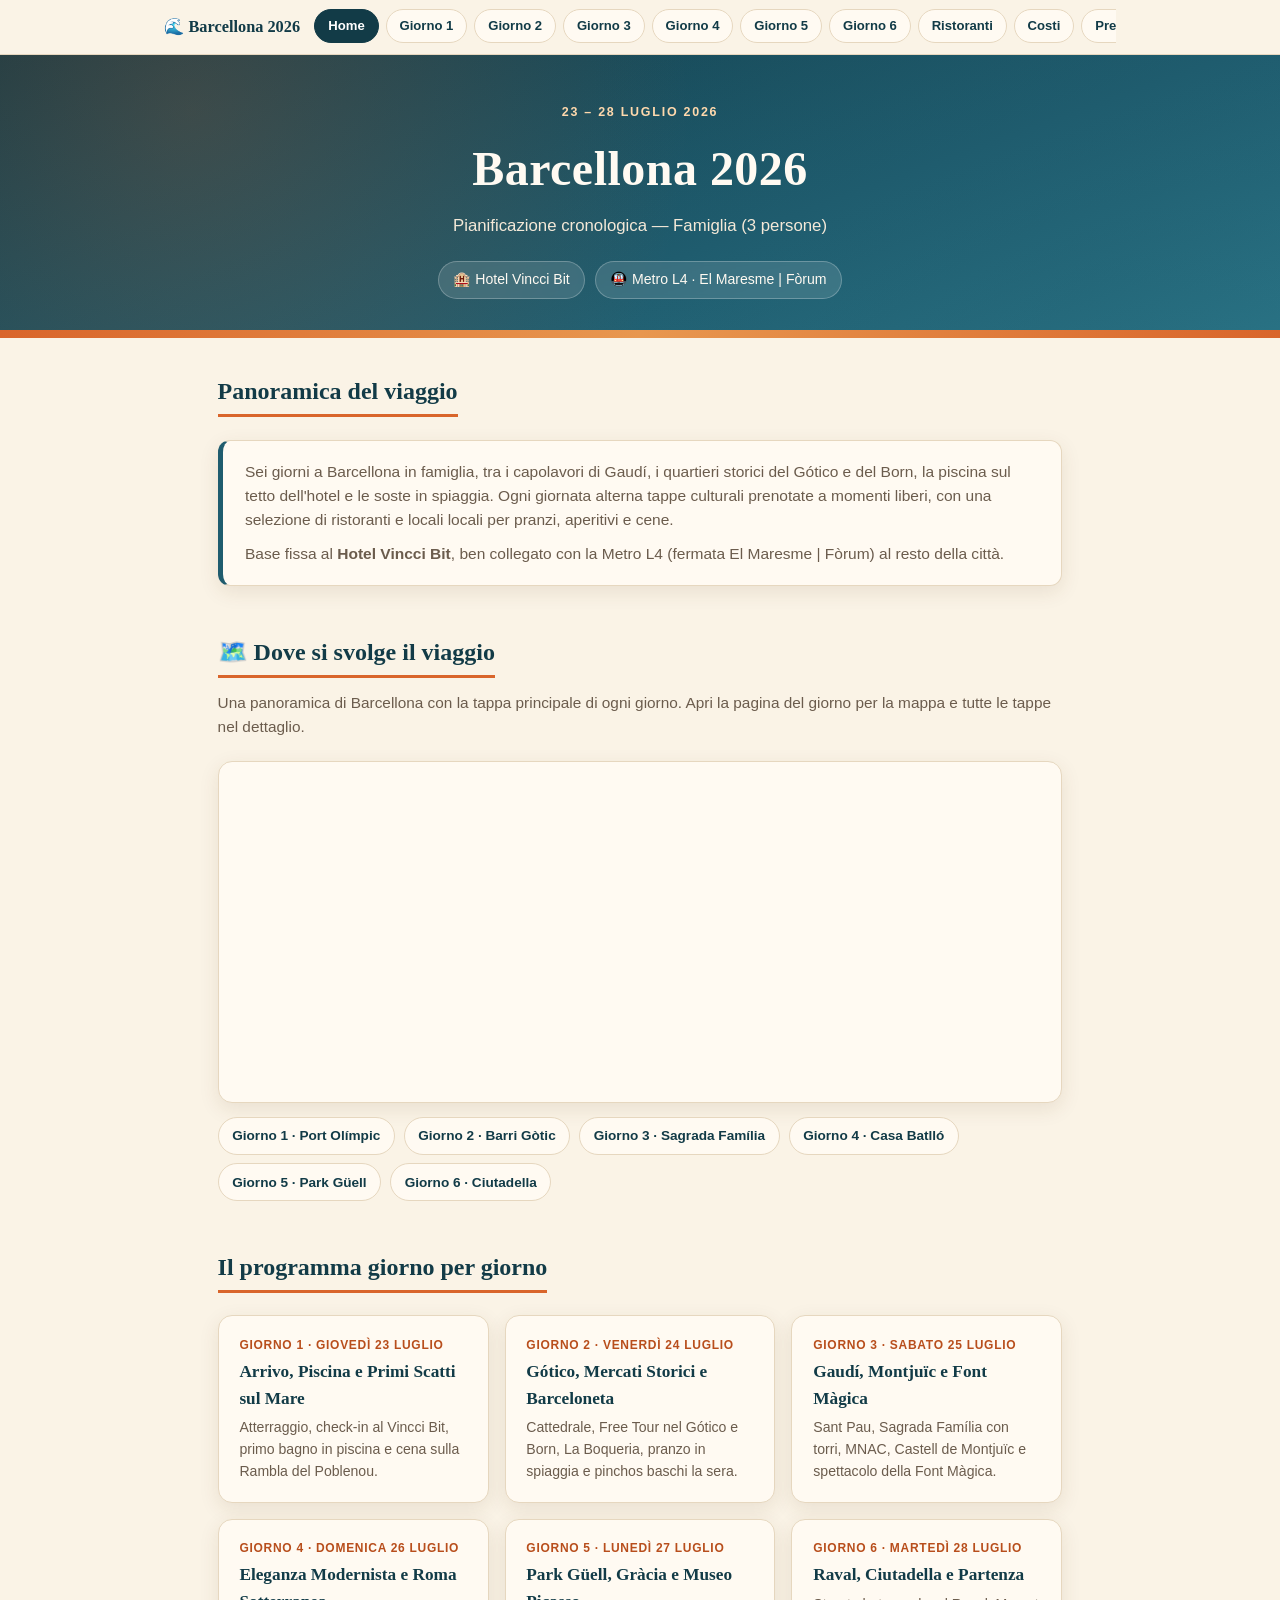
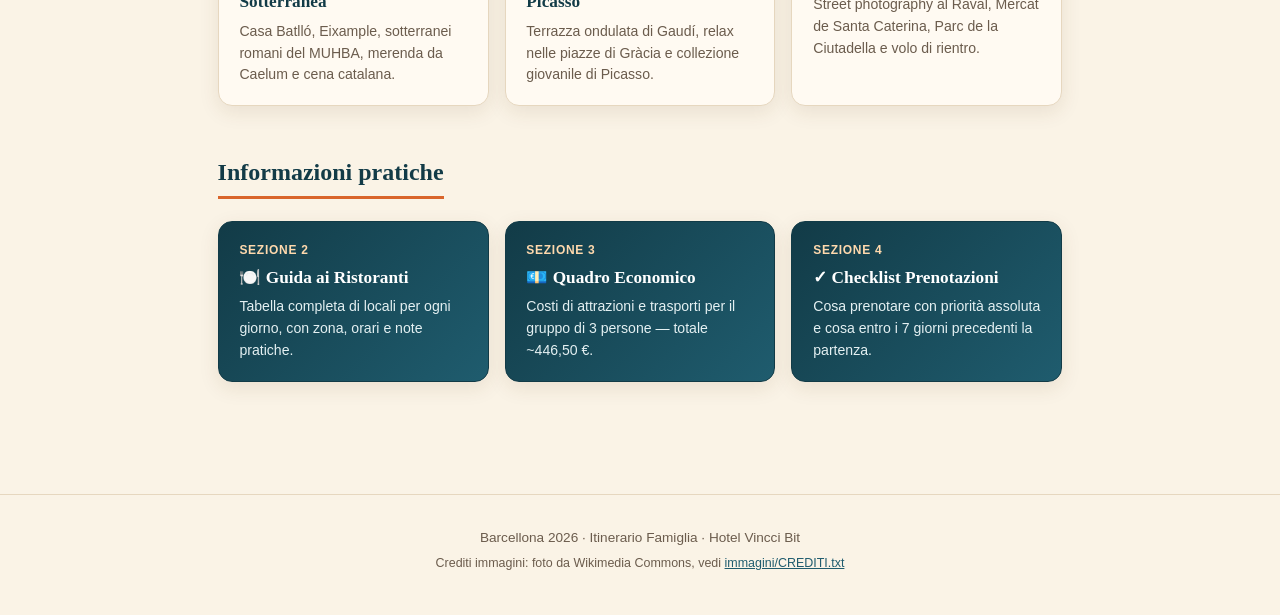
==== index.html @ 7be35f88 "Add files via upload primocaricamento" ====
<!DOCTYPE html>
<html lang="it">
<head>
<meta charset="UTF-8">
<meta name="viewport" content="width=device-width, initial-scale=1.0">
<title>Barcellona 2026 — Itinerario di Viaggio</title>
<link rel="stylesheet" href="style.css">
</head>
<body>

<nav class="topnav" aria-label="Navigazione principale">
  <div class="topnav-inner">
    <a href="index.html" class="brand">🌊 Barcellona 2026</a>
    <input type="checkbox" id="nav-toggle" class="nav-toggle">
    <label for="nav-toggle" class="nav-burger" aria-label="Apri menu">☰</label>
    <div class="topnav-links">
      <a href="index.html" class="active">Home</a>
      <a href="giorno-1.html">Giorno 1</a>
      <a href="giorno-2.html">Giorno 2</a>
      <a href="giorno-3.html">Giorno 3</a>
      <a href="giorno-4.html">Giorno 4</a>
      <a href="giorno-5.html">Giorno 5</a>
      <a href="giorno-6.html">Giorno 6</a>
      <a href="ristoranti.html">Ristoranti</a>
      <a href="costi.html">Costi</a>
      <a href="prenotazioni.html">Prenotazioni</a>
    </div>
  </div>
</nav>

<header class="hero">
  <div class="hero-content">
    <p class="eyebrow">23 – 28 Luglio 2026</p>
    <h1>Barcellona 2026</h1>
    <p class="subtitle">Pianificazione cronologica — Famiglia (3 persone)</p>
    <div class="hero-meta">
      <span>🏨 Hotel Vincci Bit</span>
      <span>🚇 Metro L4 · El Maresme | Fòrum</span>
    </div>
  </div>
</header>

<main>

  <section aria-labelledby="panoramica-title">
    <h2 id="panoramica-title" class="section-title">Panoramica del viaggio</h2>
    <div class="intro-box">
      <p>Sei giorni a Barcellona in famiglia, tra i capolavori di Gaudí, i quartieri storici del Gótico e del Born, la piscina sul tetto dell'hotel e le soste in spiaggia. Ogni giornata alterna tappe culturali prenotate a momenti liberi, con una selezione di ristoranti e locali locali per pranzi, aperitivi e cene.</p>
      <p>Base fissa al <strong>Hotel Vincci Bit</strong>, ben collegato con la Metro L4 (fermata El Maresme | Fòrum) al resto della città.</p>
    </div>
  </section>

  <section aria-labelledby="mappa-title">
    <h2 id="mappa-title" class="section-title">🗺️ Dove si svolge il viaggio</h2>
    <p class="section-intro">Una panoramica di Barcellona con la tappa principale di ogni giorno. Apri la pagina del giorno per la mappa e tutte le tappe nel dettaglio.</p>
    <div class="map-embed">
      <iframe src="https://www.google.com/maps?q=Barcellona&z=12&output=embed" title="Mappa di Barcellona" loading="lazy" referrerpolicy="no-referrer-when-downgrade"></iframe>
    </div>
    <div class="map-pins">
      <a href="giorno-1.html">Giorno 1 · Port Olímpic</a>
      <a href="giorno-2.html">Giorno 2 · Barri Gòtic</a>
      <a href="giorno-3.html">Giorno 3 · Sagrada Família</a>
      <a href="giorno-4.html">Giorno 4 · Casa Batlló</a>
      <a href="giorno-5.html">Giorno 5 · Park Güell</a>
      <a href="giorno-6.html">Giorno 6 · Ciutadella</a>
    </div>
  </section>

  <section aria-labelledby="giorni-title">
    <h2 id="giorni-title" class="section-title">Il programma giorno per giorno</h2>
    <div class="card-grid">
      <a class="nav-card" href="giorno-1.html">
        <div class="card-eyebrow">Giorno 1 · Giovedì 23 Luglio</div>
        <h3>Arrivo, Piscina e Primi Scatti sul Mare</h3>
        <p>Atterraggio, check-in al Vincci Bit, primo bagno in piscina e cena sulla Rambla del Poblenou.</p>
      </a>
      <a class="nav-card" href="giorno-2.html">
        <div class="card-eyebrow">Giorno 2 · Venerdì 24 Luglio</div>
        <h3>Gótico, Mercati Storici e Barceloneta</h3>
        <p>Cattedrale, Free Tour nel Gótico e Born, La Boqueria, pranzo in spiaggia e pinchos baschi la sera.</p>
      </a>
      <a class="nav-card" href="giorno-3.html">
        <div class="card-eyebrow">Giorno 3 · Sabato 25 Luglio</div>
        <h3>Gaudí, Montjuïc e Font Màgica</h3>
        <p>Sant Pau, Sagrada Família con torri, MNAC, Castell de Montjuïc e spettacolo della Font Màgica.</p>
      </a>
      <a class="nav-card" href="giorno-4.html">
        <div class="card-eyebrow">Giorno 4 · Domenica 26 Luglio</div>
        <h3>Eleganza Modernista e Roma Sotterranea</h3>
        <p>Casa Batlló, Eixample, sotterranei romani del MUHBA, merenda da Caelum e cena catalana.</p>
      </a>
      <a class="nav-card" href="giorno-5.html">
        <div class="card-eyebrow">Giorno 5 · Lunedì 27 Luglio</div>
        <h3>Park Güell, Gràcia e Museo Picasso</h3>
        <p>Terrazza ondulata di Gaudí, relax nelle piazze di Gràcia e collezione giovanile di Picasso.</p>
      </a>
      <a class="nav-card" href="giorno-6.html">
        <div class="card-eyebrow">Giorno 6 · Martedì 28 Luglio</div>
        <h3>Raval, Ciutadella e Partenza</h3>
        <p>Street photography al Raval, Mercat de Santa Caterina, Parc de la Ciutadella e volo di rientro.</p>
      </a>
    </div>
  </section>

  <section aria-labelledby="altre-title">
    <h2 id="altre-title" class="section-title">Informazioni pratiche</h2>
    <div class="card-grid">
      <a class="nav-card nav-card--utility" href="ristoranti.html">
        <div class="card-eyebrow">Sezione 2</div>
        <h3>🍽️ Guida ai Ristoranti</h3>
        <p>Tabella completa di locali per ogni giorno, con zona, orari e note pratiche.</p>
      </a>
      <a class="nav-card nav-card--utility" href="costi.html">
        <div class="card-eyebrow">Sezione 3</div>
        <h3>💶 Quadro Economico</h3>
        <p>Costi di attrazioni e trasporti per il gruppo di 3 persone — totale ~446,50 €.</p>
      </a>
      <a class="nav-card nav-card--utility" href="prenotazioni.html">
        <div class="card-eyebrow">Sezione 4</div>
        <h3>✓ Checklist Prenotazioni</h3>
        <p>Cosa prenotare con priorità assoluta e cosa entro i 7 giorni precedenti la partenza.</p>
      </a>
    </div>
  </section>

</main>

<footer>
  Barcellona 2026 · Itinerario Famiglia · Hotel Vincci Bit
  <div class="credits-line">Crediti immagini: foto da Wikimedia Commons, vedi <a href="immagini/CREDITI.txt">immagini/CREDITI.txt</a></div>
</footer>

</body>
</html>
---- style.css ----
/* ============================================================
   Barcellona 2026 — foglio di stile condiviso
   ============================================================ */

:root{
  --sand: #faf3e6;
  --sand-deep: #f2e4cd;
  --cream: #fffaf2;
  --terracotta: #d9652b;
  --terracotta-dark: #b84e1c;
  --sea: #1f5c6e;
  --sea-dark: #123b47;
  --olive: #7a8c4f;
  --olive-dark: #566338;
  --ink: #3a2e22;
  --ink-soft: #6b5c4d;
  --line: #e6d7bf;
  --shadow: 0 6px 20px rgba(90, 55, 20, 0.10);
}

*{ box-sizing: border-box; }

html{ scroll-behavior: smooth; }

body{
  margin: 0;
  background: var(--sand);
  color: var(--ink);
  font-family: -apple-system, BlinkMacSystemFont, "Segoe UI", Roboto, "Helvetica Neue", Arial, sans-serif;
  line-height: 1.55;
  -webkit-font-smoothing: antialiased;
}

h1, h2, h3{
  font-family: Georgia, "Iowan Old Style", "Palatino Linotype", serif;
  color: var(--sea-dark);
  margin: 0 0 0.3em;
}

a{ color: var(--terracotta-dark); }

img{ max-width: 100%; display: block; }

/* ---------- TOP NAV ---------- */
.topnav{
  position: sticky;
  top: 0;
  z-index: 100;
  background: rgba(250, 243, 230, 0.96);
  backdrop-filter: blur(6px);
  border-bottom: 1px solid var(--line);
}

.topnav-inner{
  position: relative;
  max-width: 980px;
  margin: 0 auto;
  padding: 0.55rem 0.9rem;
  display: flex;
  align-items: center;
  gap: 0.9rem;
}

.brand{
  flex: 0 0 auto;
  text-decoration: none;
  font-family: Georgia, serif;
  font-weight: 700;
  font-size: 1.02rem;
  color: var(--sea-dark);
  white-space: nowrap;
}

.nav-toggle{
  display: none;
}

.nav-burger{
  display: none;
}

.topnav-links{
  display: flex;
  gap: 0.45rem;
  overflow-x: auto;
  -webkit-overflow-scrolling: touch;
  scrollbar-width: thin;
  padding-bottom: 2px;
}

.topnav-links a{
  flex: 0 0 auto;
  text-decoration: none;
  color: var(--sea-dark);
  background: var(--cream);
  border: 1px solid var(--line);
  padding: 0.38rem 0.8rem;
  border-radius: 999px;
  font-size: 0.82rem;
  font-weight: 600;
  white-space: nowrap;
  transition: background 0.15s ease, color 0.15s ease;
}

.topnav-links a:hover, .topnav-links a:focus{
  background: var(--terracotta);
  color: #fff;
  border-color: var(--terracotta);
}

.topnav-links a.active{
  background: var(--sea-dark);
  color: #fff;
  border-color: var(--sea-dark);
}

/* ---------- HERO (home) ---------- */
.hero{
  background:
    radial-gradient(circle at 15% 20%, rgba(217,101,43,0.20), transparent 45%),
    radial-gradient(circle at 85% 80%, rgba(31,92,110,0.25), transparent 50%),
    linear-gradient(160deg, var(--sea-dark), var(--sea) 60%, #2b7688);
  color: var(--cream);
  padding: 3rem 1.25rem 2.4rem;
  text-align: center;
  position: relative;
  overflow: hidden;
}

.hero::after{
  content: "";
  position: absolute;
  inset: auto 0 0 0;
  height: 8px;
  background: linear-gradient(90deg, var(--terracotta), #e8974f, var(--terracotta));
}

.hero-content{
  max-width: 760px;
  margin: 0 auto;
  position: relative;
  z-index: 1;
}

.eyebrow{
  text-transform: uppercase;
  letter-spacing: 0.14em;
  font-size: 0.78rem;
  font-weight: 700;
  color: #ffd9ad;
  margin: 0 0 0.6rem;
}

.hero h1{
  color: #fffaf2;
  font-size: clamp(2rem, 6vw, 3rem);
  margin-bottom: 0.4rem;
  letter-spacing: 0.01em;
}

.hero .subtitle{
  font-size: 1.05rem;
  color: #f4e9d8;
  margin: 0 0 1.4rem;
}

.hero-meta{
  display: flex;
  flex-wrap: wrap;
  justify-content: center;
  gap: 0.6rem;
}

.hero-meta span{
  background: rgba(255,255,255,0.12);
  border: 1px solid rgba(255,255,255,0.25);
  padding: 0.45rem 0.9rem;
  border-radius: 999px;
  font-size: 0.88rem;
  backdrop-filter: blur(2px);
}

/* ---------- PAGE HEADER (giorno pages, listing pages) ---------- */
.page-header{
  background: linear-gradient(120deg, var(--terracotta), #e8843f);
  color: #fff;
  padding: 2.2rem 1.25rem 1.8rem;
  text-align: center;
}

.page-header .day-tag{
  display: inline-flex;
  align-items: center;
  justify-content: center;
  width: 3rem;
  height: 3rem;
  border-radius: 50%;
  background: rgba(255,255,255,0.2);
  border: 2px solid rgba(255,255,255,0.6);
  font-family: Georgia, serif;
  font-size: 1.3rem;
  font-weight: 700;
  margin: 0 auto 0.8rem;
}

.page-header h1{
  color: #fff;
  font-size: clamp(1.6rem, 5vw, 2.3rem);
  margin-bottom: 0.3rem;
}

.page-header p{
  margin: 0;
  color: #fff3e6;
  font-size: 1rem;
}

.page-header .page-date{
  text-transform: uppercase;
  letter-spacing: 0.1em;
  font-size: 0.78rem;
  color: #ffd9ad;
  font-weight: 700;
  margin-bottom: 0.5rem;
}

/* ---------- LAYOUT ---------- */
main{
  max-width: 880px;
  margin: 0 auto;
  padding: 2.2rem 1.1rem 3rem;
}

section{ margin-bottom: 3rem; }

.section-title{
  font-size: 1.5rem;
  border-bottom: 3px solid var(--terracotta);
  display: inline-block;
  padding-bottom: 0.25rem;
  margin-bottom: 1.4rem;
}

.section-intro{
  color: var(--ink-soft);
  margin: -0.6rem 0 1.4rem;
  font-size: 0.96rem;
}

/* ---------- HOME: overview + nav cards ---------- */
.intro-box{
  background: var(--cream);
  border: 1px solid var(--line);
  border-left: 5px solid var(--sea);
  border-radius: 12px;
  padding: 1.2rem 1.4rem;
  box-shadow: var(--shadow);
  color: var(--ink-soft);
  font-size: 0.97rem;
}

.intro-box p{ margin: 0 0 0.6rem; }
.intro-box p:last-child{ margin-bottom: 0; }

.changelog{
  background: var(--cream);
  border: 1px solid var(--line);
  border-left: 5px solid var(--terracotta);
  border-radius: 12px;
  padding: 1.2rem 1.4rem;
  box-shadow: var(--shadow);
}

.changelog h2{ font-size: 1.1rem; }

.changelog ul{
  margin: 0.6rem 0 0;
  padding-left: 1.2rem;
}

.changelog li{ margin-bottom: 0.35rem; font-size: 0.92rem; color: var(--ink-soft); }

.card-grid{
  display: grid;
  grid-template-columns: repeat(auto-fit, minmax(210px, 1fr));
  gap: 1rem;
}

.nav-card{
  display: block;
  text-decoration: none;
  background: var(--cream);
  border: 1px solid var(--line);
  border-radius: 14px;
  padding: 1.2rem 1.3rem;
  box-shadow: var(--shadow);
  transition: transform 0.15s ease, box-shadow 0.15s ease;
}

.nav-card:hover{
  transform: translateY(-3px);
  box-shadow: 0 10px 24px rgba(90, 55, 20, 0.16);
}

.nav-card .card-eyebrow{
  font-size: 0.75rem;
  font-weight: 700;
  text-transform: uppercase;
  letter-spacing: 0.06em;
  color: var(--terracotta-dark);
  margin-bottom: 0.3rem;
}

.nav-card h3{
  font-size: 1.08rem;
  margin-bottom: 0.3rem;
  color: var(--sea-dark);
}

.nav-card p{
  margin: 0;
  font-size: 0.88rem;
  color: var(--ink-soft);
}

.nav-card.nav-card--utility{
  background: linear-gradient(135deg, var(--sea-dark), var(--sea));
  border-color: var(--sea-dark);
}

.nav-card.nav-card--utility .card-eyebrow{ color: #ffd9ad; }
.nav-card.nav-card--utility h3{ color: #fff; }
.nav-card.nav-card--utility p{ color: #e4f0f2; }

/* ---------- DAY FLAG / NOTE ---------- */
.day-flag{
  max-width: 880px;
  margin: 1.4rem auto 0;
  background: #fff2df;
  border: 1px solid #f0d4a3;
  border-left: 4px solid var(--terracotta-dark);
  padding: 0.7rem 1.1rem;
  border-radius: 8px;
  font-size: 0.88rem;
  color: #6b4a1f;
}

/* ---------- TIMELINE ---------- */
.timeline{
  list-style: none;
  margin: 0;
  padding: 0;
  background: var(--cream);
  border: 1px solid var(--line);
  border-radius: 16px;
  box-shadow: var(--shadow);
  overflow: hidden;
  padding: 0.4rem 1.4rem 0.6rem;
}

.event{
  display: flex;
  align-items: flex-start;
  gap: 1rem;
  padding: 0.85rem 0;
  border-bottom: 1px dashed var(--line);
}

.event:last-child{ border-bottom: none; }

.event .time{
  flex: 0 0 auto;
  width: 6.4rem;
  font-weight: 700;
  font-size: 0.82rem;
  color: var(--sea);
  padding-top: 0.15rem;
  line-height: 1.35;
}

.event-body{ flex: 1 1 auto; min-width: 0; }

.event-body h3{
  font-size: 1rem;
  margin: 0 0 0.2rem;
  color: var(--ink);
  font-family: inherit;
  font-weight: 700;
}

.event-body p{
  margin: 0;
  font-size: 0.92rem;
  color: var(--ink-soft);
}

.event-thumb{
  display: flex;
  gap: 1rem;
  align-items: flex-start;
  flex-wrap: wrap;
}

.event-thumb img{
  width: 132px;
  height: 96px;
  object-fit: cover;
  border-radius: 10px;
  border: 1px solid var(--line);
  flex: 0 0 auto;
}

.event-thumb .event-text{ flex: 1 1 220px; min-width: 0; }

.event--food{
  background: #f2f6e8;
  margin: 0 -1.4rem;
  padding: 0.85rem 1.4rem;
  border-left: 4px solid var(--olive);
  border-bottom: 1px dashed #dde6c6;
}

.event--food .time{ color: var(--olive-dark); }
.event--food .event-body h3{ color: var(--olive-dark); }

.event-check-label{
  flex: 0 0 auto;
  display: flex;
  align-items: center;
  gap: 0.4rem;
  margin-left: auto;
  padding: 0.3rem 0.7rem;
  border-radius: 999px;
  background: var(--sand-deep);
  font-size: 0.78rem;
  font-weight: 600;
  color: var(--ink-soft);
  cursor: pointer;
  user-select: none;
  white-space: nowrap;
}

.event-check-label input[type="checkbox"]{
  width: 1.05rem;
  height: 1.05rem;
  accent-color: var(--olive);
  cursor: pointer;
}

.event--done{
  opacity: 0.7;
}

.event--done .event-body h3{
  text-decoration: line-through;
  color: var(--ink-soft);
}

.event--done .event-check-label{
  background: var(--olive);
  color: #fff;
}

/* ---------- GUIDE CARDS (attrazioni) ---------- */
.guide-grid{
  display: grid;
  grid-template-columns: 1fr;
  gap: 1.4rem;
}

.guide-card{
  display: grid;
  grid-template-columns: 220px 1fr;
  gap: 0;
  background: var(--cream);
  border: 1px solid var(--line);
  border-radius: 16px;
  box-shadow: var(--shadow);
  overflow: hidden;
}

.guide-card figure{
  margin: 0;
  position: relative;
}

.guide-card img{
  width: 100%;
  height: 100%;
  min-height: 180px;
  object-fit: cover;
}

.guide-card .photo-credit{
  position: absolute;
  left: 0; right: 0; bottom: 0;
  background: linear-gradient(0deg, rgba(18,59,71,0.75), transparent);
  color: #fff;
  font-size: 0.68rem;
  padding: 0.5rem 0.6rem 0.35rem;
  margin: 0;
}

.guide-card .guide-body{
  padding: 1.2rem 1.4rem;
}

.guide-card h3{
  font-size: 1.15rem;
  margin-bottom: 0.15rem;
}

.guide-card .guide-duration{
  display: inline-block;
  font-size: 0.76rem;
  font-weight: 700;
  color: var(--terracotta-dark);
  text-transform: uppercase;
  letter-spacing: 0.04em;
  margin-bottom: 0.6rem;
}

.guide-card p{
  margin: 0 0 0.7rem;
  font-size: 0.93rem;
  color: var(--ink-soft);
}

.guide-card .guide-tips{
  background: var(--sand-deep);
  border-radius: 10px;
  padding: 0.7rem 0.9rem;
  font-size: 0.87rem;
  color: var(--ink);
}

.guide-card .guide-tips strong{ color: var(--sea-dark); }

/* ---------- TABLES ---------- */
.table-wrap{
  background: var(--cream);
  border: 1px solid var(--line);
  border-radius: 14px;
  box-shadow: var(--shadow);
  overflow: hidden;
}

table{
  width: 100%;
  border-collapse: collapse;
}

thead th{
  background: var(--sea-dark);
  color: #fff;
  text-align: left;
  padding: 0.8rem 1rem;
  font-size: 0.82rem;
  text-transform: uppercase;
  letter-spacing: 0.04em;
}

tbody td{
  padding: 0.85rem 1rem;
  border-bottom: 1px solid var(--line);
  font-size: 0.9rem;
  vertical-align: top;
}

tbody tr:last-child td{ border-bottom: none; }

tbody tr:nth-child(odd){ background: #fdf7ec; }

.note-box{
  margin-top: 1rem;
  background: #fff2df;
  border: 1px solid #f0d4a3;
  border-left: 4px solid var(--terracotta-dark);
  padding: 0.8rem 1.1rem;
  border-radius: 8px;
  font-size: 0.88rem;
  color: #6b4a1f;
}

.table-note{
  margin-top: 0.9rem;
  font-size: 0.85rem;
  color: var(--ink-soft);
  font-style: italic;
}

/* ---------- CHECKLIST ---------- */
.checklist-group{
  background: var(--cream);
  border: 1px solid var(--line);
  border-radius: 14px;
  box-shadow: var(--shadow);
  padding: 1.2rem 1.4rem;
  margin-bottom: 1.1rem;
}

.checklist-group h3{
  font-size: 1rem;
  color: var(--terracotta-dark);
  text-transform: uppercase;
  letter-spacing: 0.04em;
  margin-bottom: 0.7rem;
}

.checklist-group ul{
  margin: 0;
  padding-left: 0;
  list-style: none;
}

.checklist-group li{
  position: relative;
  padding: 0.4rem 0 0.4rem 1.7rem;
  font-size: 0.93rem;
  border-bottom: 1px dashed var(--line);
}

.checklist-group li:last-child{ border-bottom: none; }

.checklist-group li::before{
  content: "✓";
  position: absolute;
  left: 0;
  top: 0.4rem;
  color: #fff;
  background: var(--olive);
  width: 1.2rem;
  height: 1.2rem;
  border-radius: 50%;
  font-size: 0.7rem;
  display: flex;
  align-items: center;
  justify-content: center;
}

/* ---------- DAY-TO-DAY PAGER (prev/next) ---------- */
.day-pager{
  display: flex;
  justify-content: space-between;
  gap: 1rem;
  margin-top: 1.6rem;
}

.day-pager a{
  flex: 1 1 0;
  text-decoration: none;
  background: var(--cream);
  border: 1px solid var(--line);
  border-radius: 12px;
  padding: 0.8rem 1rem;
  font-size: 0.88rem;
  color: var(--sea-dark);
  font-weight: 600;
  box-shadow: var(--shadow);
}

.day-pager a.next{ text-align: right; }

.day-pager span{
  display: block;
  font-size: 0.7rem;
  text-transform: uppercase;
  letter-spacing: 0.05em;
  color: var(--ink-soft);
  font-weight: 700;
  margin-bottom: 0.15rem;
}

/* ---------- FOOTER ---------- */
footer{
  text-align: center;
  padding: 2rem 1rem 2.6rem;
  color: var(--ink-soft);
  font-size: 0.85rem;
  border-top: 1px solid var(--line);
  margin-top: 1rem;
}

footer .credits-line{
  margin-top: 0.4rem;
  font-size: 0.78rem;
}

footer .credits-line a{ color: var(--sea); }

/* ---------- MAPPE ---------- */
.map-embed{
  border: 1px solid var(--line);
  border-radius: 14px;
  overflow: hidden;
  box-shadow: var(--shadow);
  background: var(--cream);
}

.map-embed iframe{
  display: block;
  width: 100%;
  height: 340px;
  border: 0;
}

.map-pins{
  margin-top: 0.9rem;
  display: flex;
  flex-wrap: wrap;
  gap: 0.55rem;
}

.map-pins a{
  text-decoration: none;
  color: var(--sea-dark);
  background: var(--cream);
  border: 1px solid var(--line);
  padding: 0.45rem 0.85rem;
  border-radius: 999px;
  font-size: 0.85rem;
  font-weight: 600;
  transition: background 0.15s ease, color 0.15s ease;
}

.map-pins a:hover, .map-pins a:focus{
  background: var(--sea);
  color: #fff;
  border-color: var(--sea);
}

.map-hint{
  margin: 0.7rem 0 0;
  font-size: 0.85rem;
  color: var(--ink-soft);
}

/* ---------- RESPONSIVE ---------- */
@media (max-width: 620px){
  .hero{ padding: 2.2rem 1rem 1.8rem; }

  .page-header{ padding: 1.8rem 1rem 1.5rem; }

  main{ padding: 1.6rem 0.8rem 2.4rem; }

  .map-embed iframe{ height: 260px; }

  .nav-burger{
    display: flex;
    align-items: center;
    justify-content: center;
    width: 2.4rem;
    height: 2.4rem;
    flex: 0 0 auto;
    margin-left: auto;
    background: var(--cream);
    border: 1px solid var(--line);
    border-radius: 10px;
    font-size: 1.15rem;
    color: var(--sea-dark);
    cursor: pointer;
  }

  .topnav-inner{ flex-wrap: wrap; }

  .topnav-links{
    display: none;
    flex-direction: column;
    align-items: stretch;
    gap: 0.35rem;
    width: 100%;
    overflow-x: visible;
    position: absolute;
    top: 100%;
    left: 0;
    right: 0;
    margin-top: 0.55rem;
    background: var(--cream);
    border: 1px solid var(--line);
    border-top: none;
    border-radius: 0 0 14px 14px;
    padding: 0.7rem 0.9rem 0.9rem;
    box-shadow: var(--shadow);
  }

  .topnav-links a{
    width: 100%;
    text-align: left;
    padding: 0.65rem 0.9rem;
  }

  .nav-toggle:checked ~ .topnav-links{
    display: flex;
  }

  .timeline{ padding: 0.2rem 1.1rem 0.4rem; }

  .event{ flex-direction: column; gap: 0.25rem; align-items: stretch; }

  .event .time{ width: auto; }

  .event-check-label{
    margin-left: 0;
    margin-top: 0.5rem;
    align-self: flex-start;
  }

  .event--food{ margin: 0 -1.1rem; padding: 0.85rem 1.1rem; }

  .event-thumb{ flex-direction: column; }

  .event-thumb img{ width: 100%; height: 160px; }

  .guide-card{ grid-template-columns: 1fr; }

  .guide-card img{ min-height: 160px; }

  .day-pager{ flex-direction: column; }

  .day-pager a.next{ text-align: left; }

  /* stacked "card" table on small screens */
  thead{ display: none; }

  table, tbody, tr, td{ display: block; width: 100%; }

  tbody tr{
    margin-bottom: 0.6rem;
    border: 1px solid var(--line);
    border-radius: 10px;
    overflow: hidden;
  }

  tbody td{
    border-bottom: 1px solid var(--line);
    padding: 0.6rem 1rem;
  }

  tbody td:last-child{ border-bottom: none; }

  tbody td::before{
    content: attr(data-label);
    display: block;
    font-size: 0.72rem;
    text-transform: uppercase;
    letter-spacing: 0.05em;
    color: var(--terracotta-dark);
    font-weight: 700;
    margin-bottom: 0.15rem;
  }
}
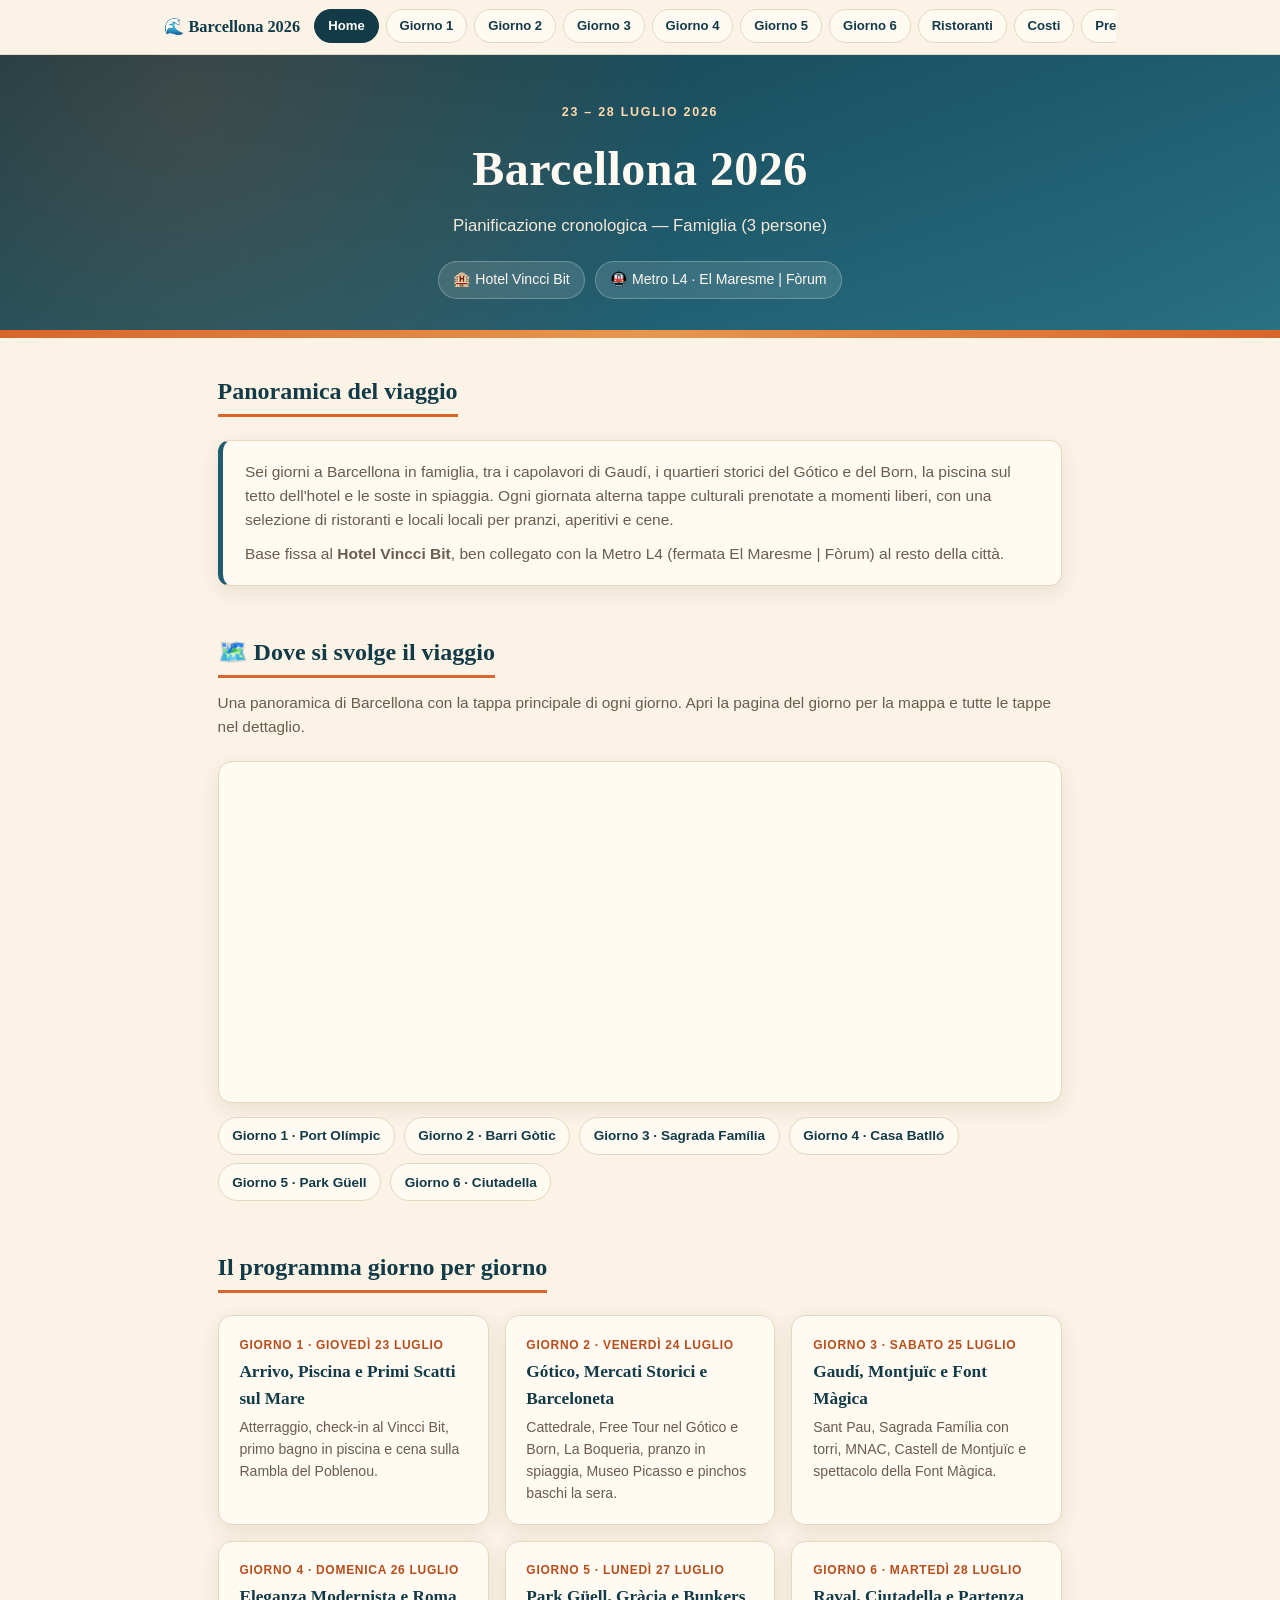
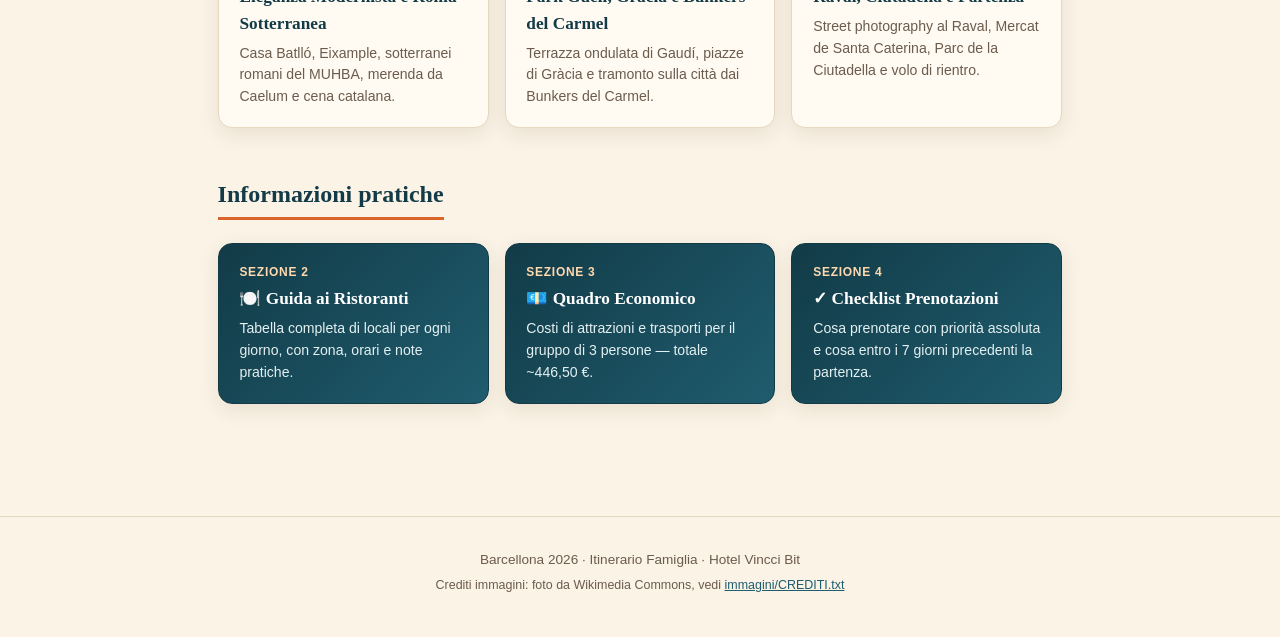
==== commit a9f4d4b0: "aggiornamento_2_pagine" ====
--- a/index.html
+++ b/index.html
@@ -24,6 +24,7 @@
       <a href="ristoranti.html">Ristoranti</a>
       <a href="costi.html">Costi</a>
       <a href="prenotazioni.html">Prenotazioni</a>
+      <a href="info.html">Info pratiche</a>
     </div>
   </div>
 </nav>
@@ -77,7 +78,7 @@
       <a class="nav-card" href="giorno-2.html">
         <div class="card-eyebrow">Giorno 2 · Venerdì 24 Luglio</div>
         <h3>Gótico, Mercati Storici e Barceloneta</h3>
-        <p>Cattedrale, Free Tour nel Gótico e Born, La Boqueria, pranzo in spiaggia e pinchos baschi la sera.</p>
+        <p>Cattedrale, Free Tour nel Gótico e Born, La Boqueria, pranzo in spiaggia, Museo Picasso e pinchos baschi la sera.</p>
       </a>
       <a class="nav-card" href="giorno-3.html">
         <div class="card-eyebrow">Giorno 3 · Sabato 25 Luglio</div>
@@ -91,8 +92,8 @@
       </a>
       <a class="nav-card" href="giorno-5.html">
         <div class="card-eyebrow">Giorno 5 · Lunedì 27 Luglio</div>
-        <h3>Park Güell, Gràcia e Museo Picasso</h3>
-        <p>Terrazza ondulata di Gaudí, relax nelle piazze di Gràcia e collezione giovanile di Picasso.</p>
+        <h3>Park Güell, Gràcia e Bunkers del Carmel</h3>
+        <p>Terrazza ondulata di Gaudí, piazze di Gràcia e tramonto sulla città dai Bunkers del Carmel.</p>
       </a>
       <a class="nav-card" href="giorno-6.html">
         <div class="card-eyebrow">Giorno 6 · Martedì 28 Luglio</div>
--- a/style.css
+++ b/style.css
@@ -535,6 +535,43 @@
 }
 
 .guide-card .guide-tips strong{ color: var(--sea-dark); }
+
+.guide-listen{
+  background: rgba(31, 92, 110, 0.08);
+  border-left: 4px solid var(--sea);
+  border-radius: 10px;
+  padding: 0.8rem 0.9rem;
+  margin: 0 0 0.9rem;
+}
+
+.guide-listen p{
+  margin: 0 0 0.65rem;
+  font-size: 0.9rem;
+  color: var(--ink);
+}
+
+.guide-listen .listen-icon{
+  margin-right: 0.15rem;
+}
+
+.listen-btn{
+  display: inline-flex;
+  align-items: center;
+  gap: 0.4rem;
+  background: var(--sea);
+  color: #fff;
+  border: none;
+  padding: 0.45rem 0.95rem;
+  border-radius: 999px;
+  font-size: 0.82rem;
+  font-weight: 600;
+  cursor: pointer;
+  font-family: inherit;
+}
+
+.listen-btn:hover, .listen-btn:focus{
+  background: var(--sea-dark);
+}
 
 /* ---------- TABLES ---------- */
 .table-wrap{
@@ -849,3 +886,51 @@
     margin-bottom: 0.15rem;
   }
 }
+
+/* ---------- STAMPA / SALVATAGGIO IN PDF ---------- */
+@media print{
+  *{
+    -webkit-print-color-adjust: exact;
+    print-color-adjust: exact;
+  }
+
+  .topnav,
+  .map-embed,
+  .map-pins,
+  .map-hint,
+  .day-pager,
+  .listen-btn{
+    display: none !important;
+  }
+
+  body{
+    background: var(--sand);
+  }
+
+  .hero,
+  .page-header{
+    background: var(--sea-dark) !important;
+    color: #fff !important;
+  }
+
+  .hero h1, .hero .subtitle, .hero-meta span,
+  .page-header h1, .page-header p{
+    color: #fff !important;
+  }
+
+  .day-card, .timeline, .table-wrap, .guide-card,
+  .checklist-group, .intro-box, .changelog, .nav-card,
+  .note-box, .day-flag, .guide-listen{
+    box-shadow: none !important;
+    break-inside: avoid;
+  }
+
+  .event--food{
+    background: #f2f6e8 !important;
+  }
+
+  a{
+    color: var(--terracotta-dark) !important;
+    text-decoration: underline;
+  }
+}
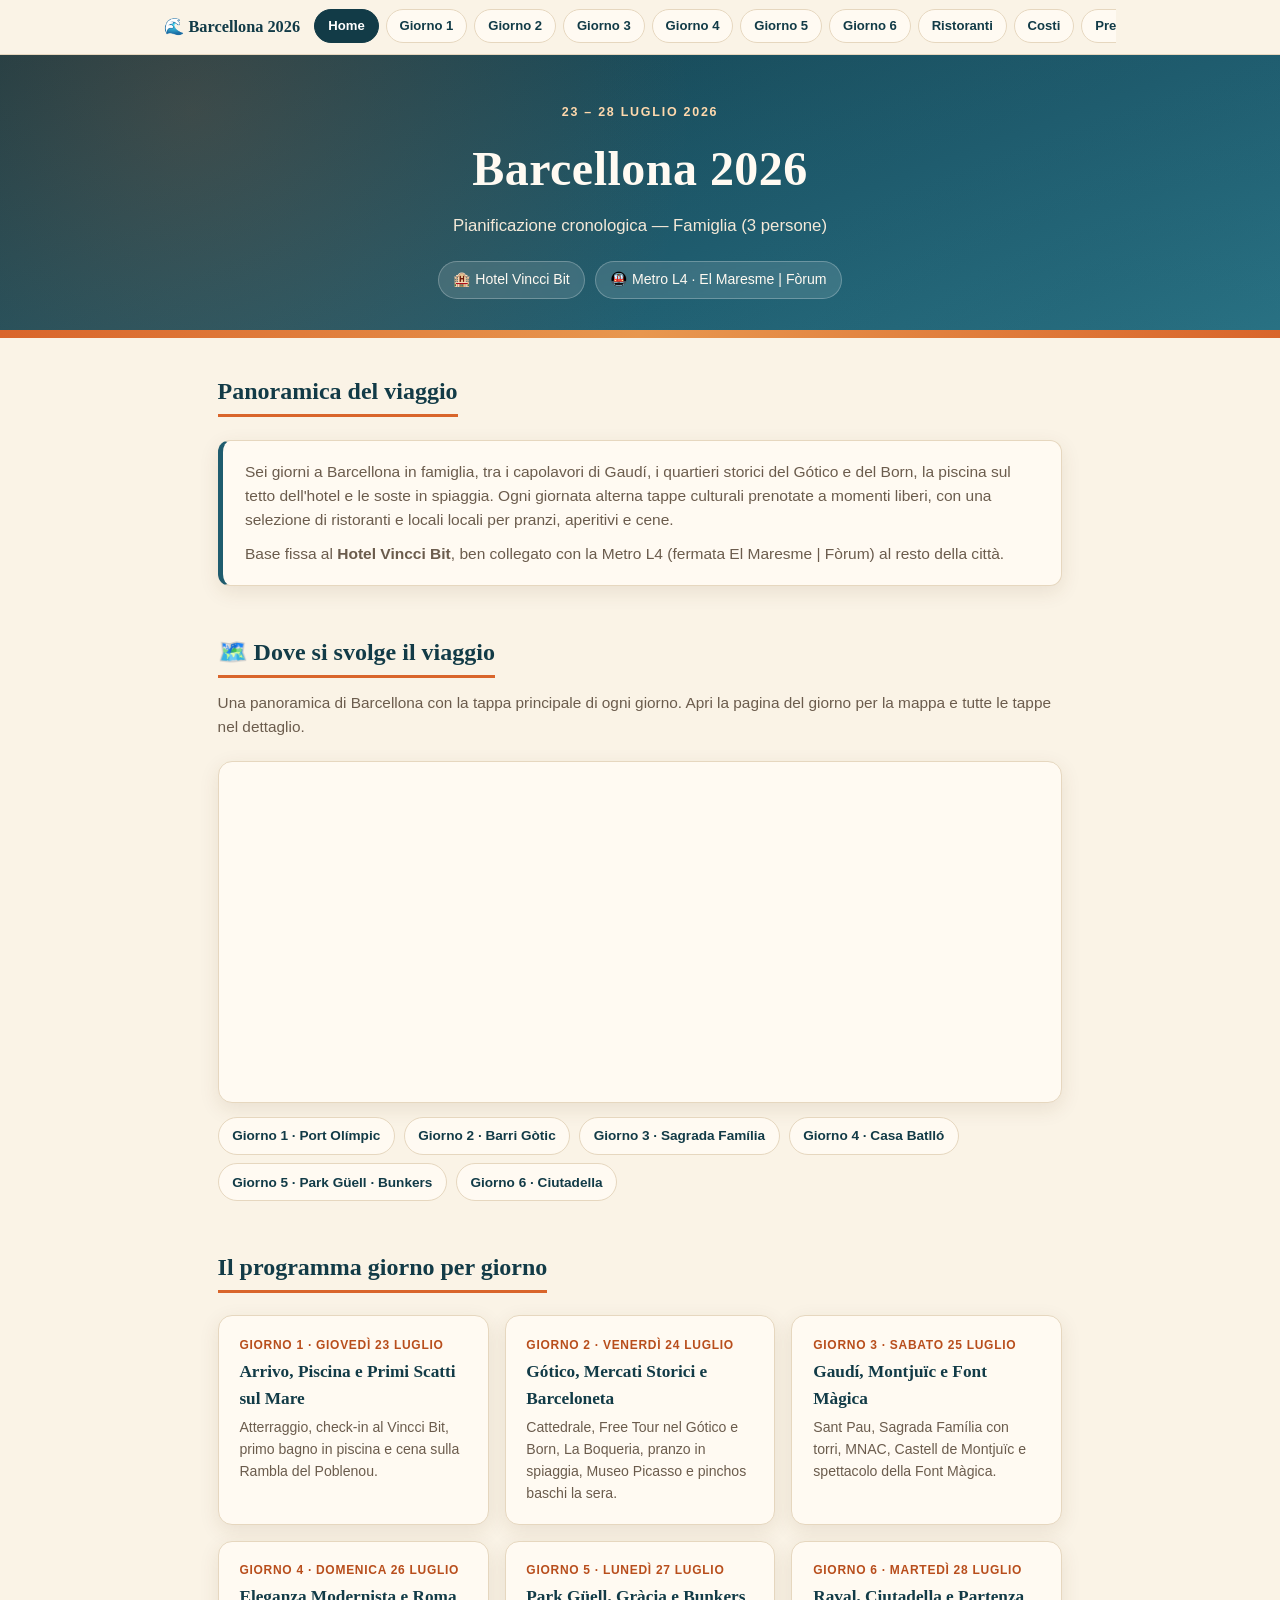
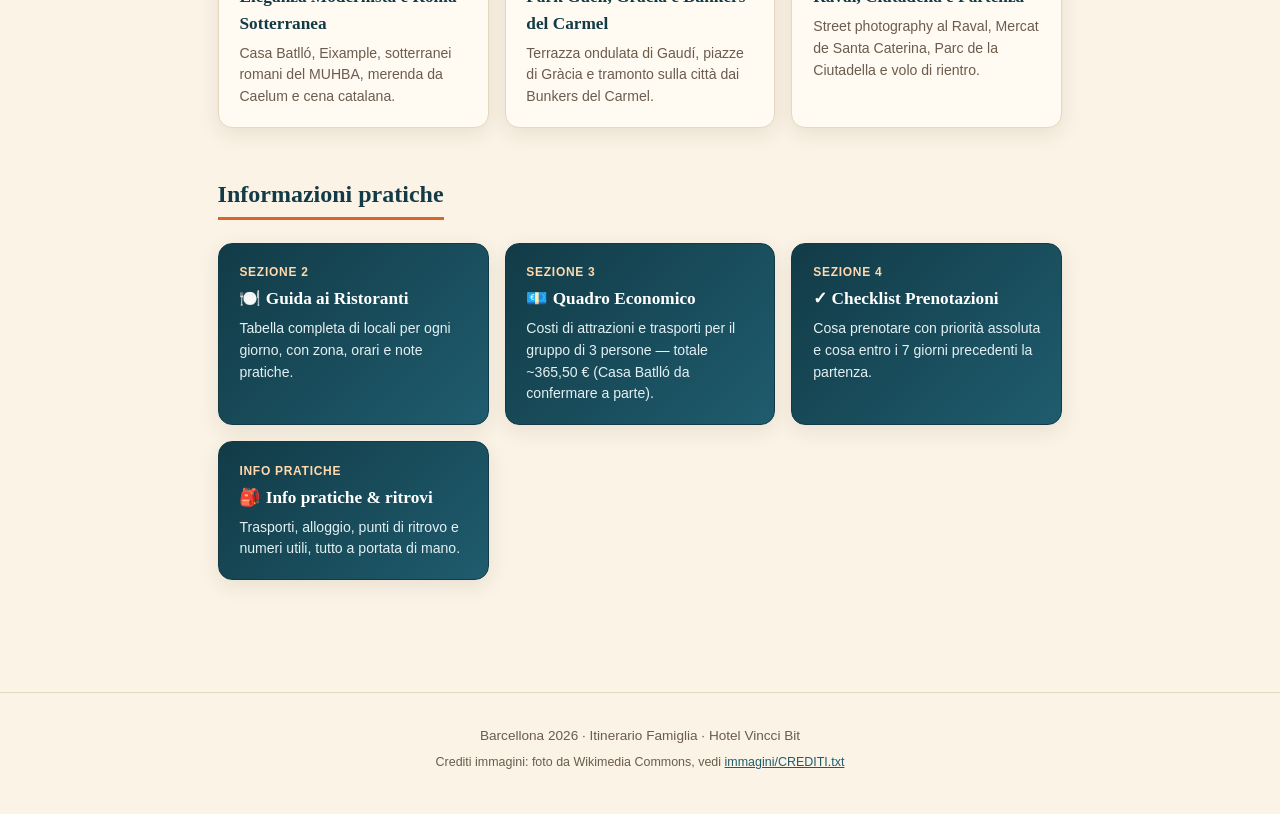
==== commit ad116b83: "Add files via upload" ====
--- a/index.html
+++ b/index.html
@@ -62,7 +62,7 @@
       <a href="giorno-2.html">Giorno 2 · Barri Gòtic</a>
       <a href="giorno-3.html">Giorno 3 · Sagrada Família</a>
       <a href="giorno-4.html">Giorno 4 · Casa Batlló</a>
-      <a href="giorno-5.html">Giorno 5 · Park Güell</a>
+      <a href="giorno-5.html">Giorno 5 · Park Güell · Bunkers</a>
       <a href="giorno-6.html">Giorno 6 · Ciutadella</a>
     </div>
   </section>
@@ -114,12 +114,17 @@
       <a class="nav-card nav-card--utility" href="costi.html">
         <div class="card-eyebrow">Sezione 3</div>
         <h3>💶 Quadro Economico</h3>
-        <p>Costi di attrazioni e trasporti per il gruppo di 3 persone — totale ~446,50 €.</p>
+        <p>Costi di attrazioni e trasporti per il gruppo di 3 persone — totale ~365,50 € (Casa Batlló da confermare a parte).</p>
       </a>
       <a class="nav-card nav-card--utility" href="prenotazioni.html">
         <div class="card-eyebrow">Sezione 4</div>
         <h3>✓ Checklist Prenotazioni</h3>
         <p>Cosa prenotare con priorità assoluta e cosa entro i 7 giorni precedenti la partenza.</p>
+      </a>
+      <a class="nav-card nav-card--utility" href="info.html">
+        <div class="card-eyebrow">Info pratiche</div>
+        <h3>🎒 Info pratiche & ritrovi</h3>
+        <p>Trasporti, alloggio, punti di ritrovo e numeri utili, tutto a portata di mano.</p>
       </a>
     </div>
   </section>
